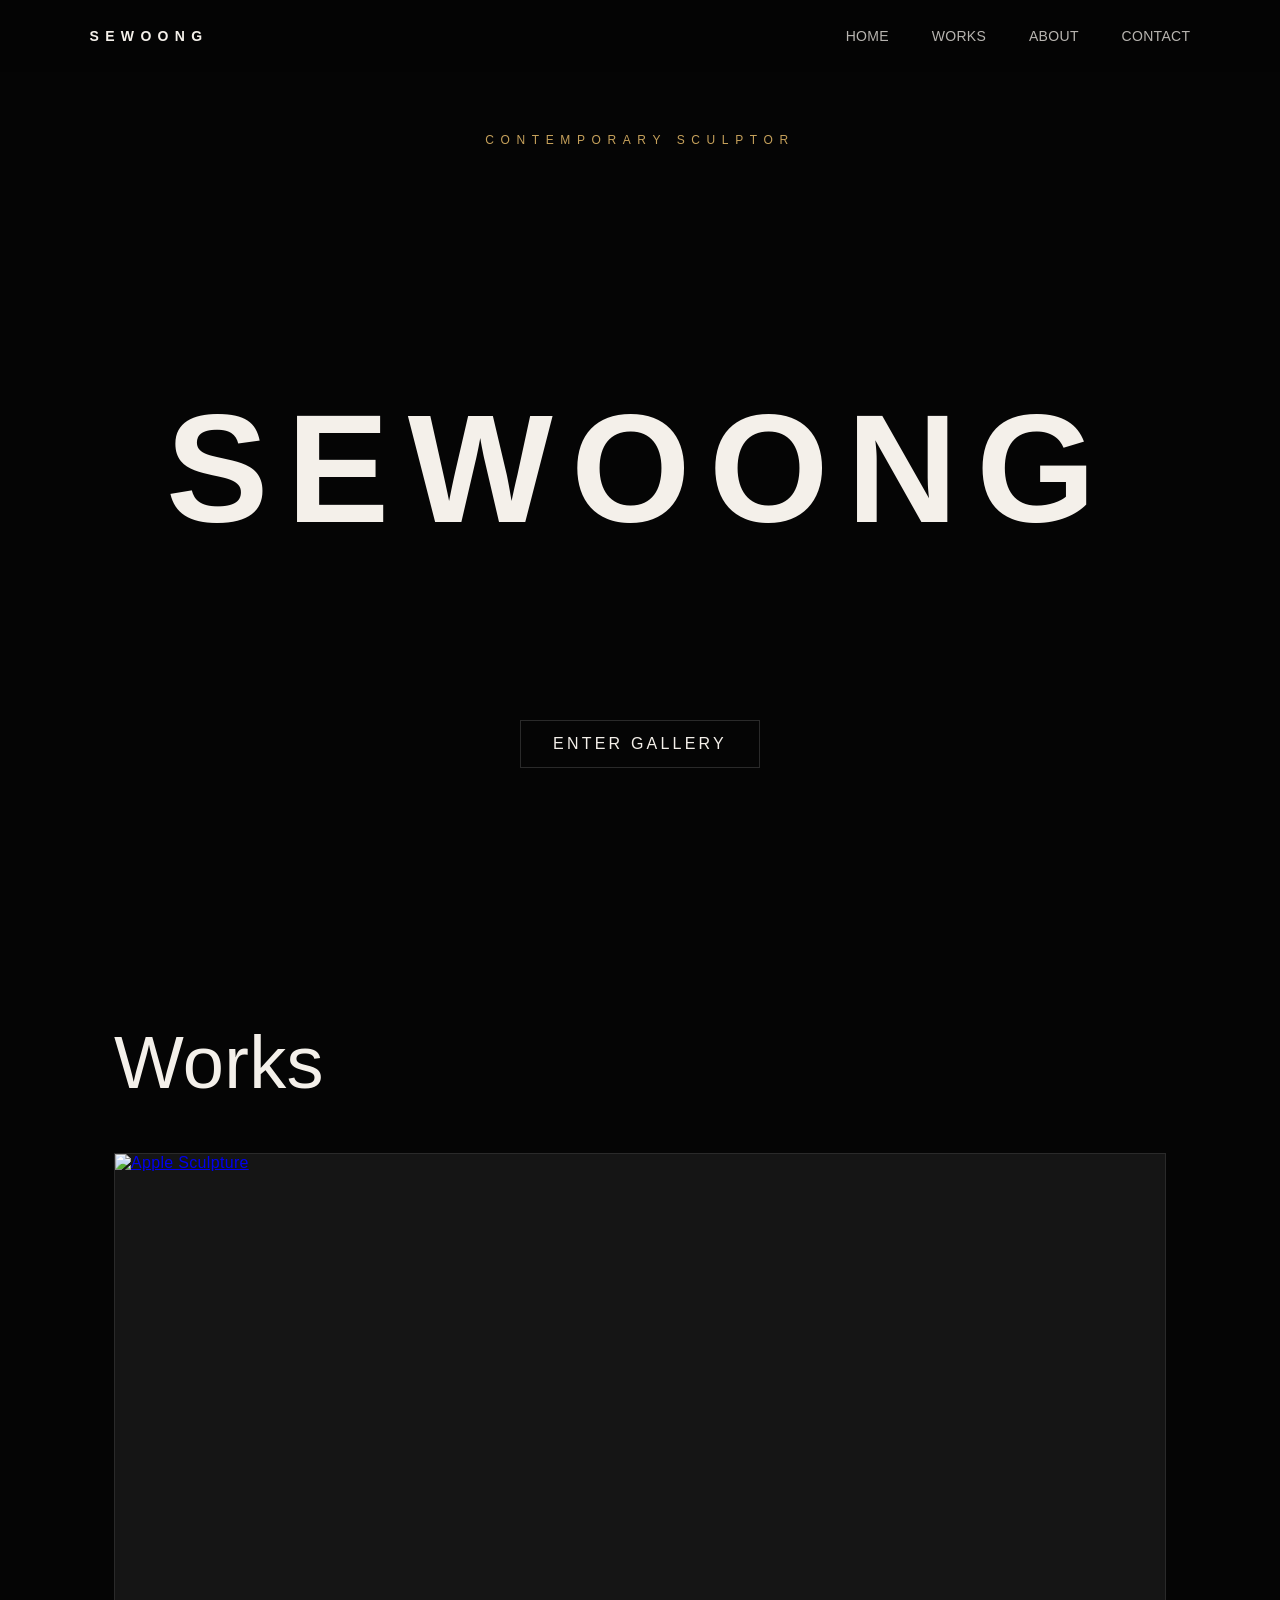
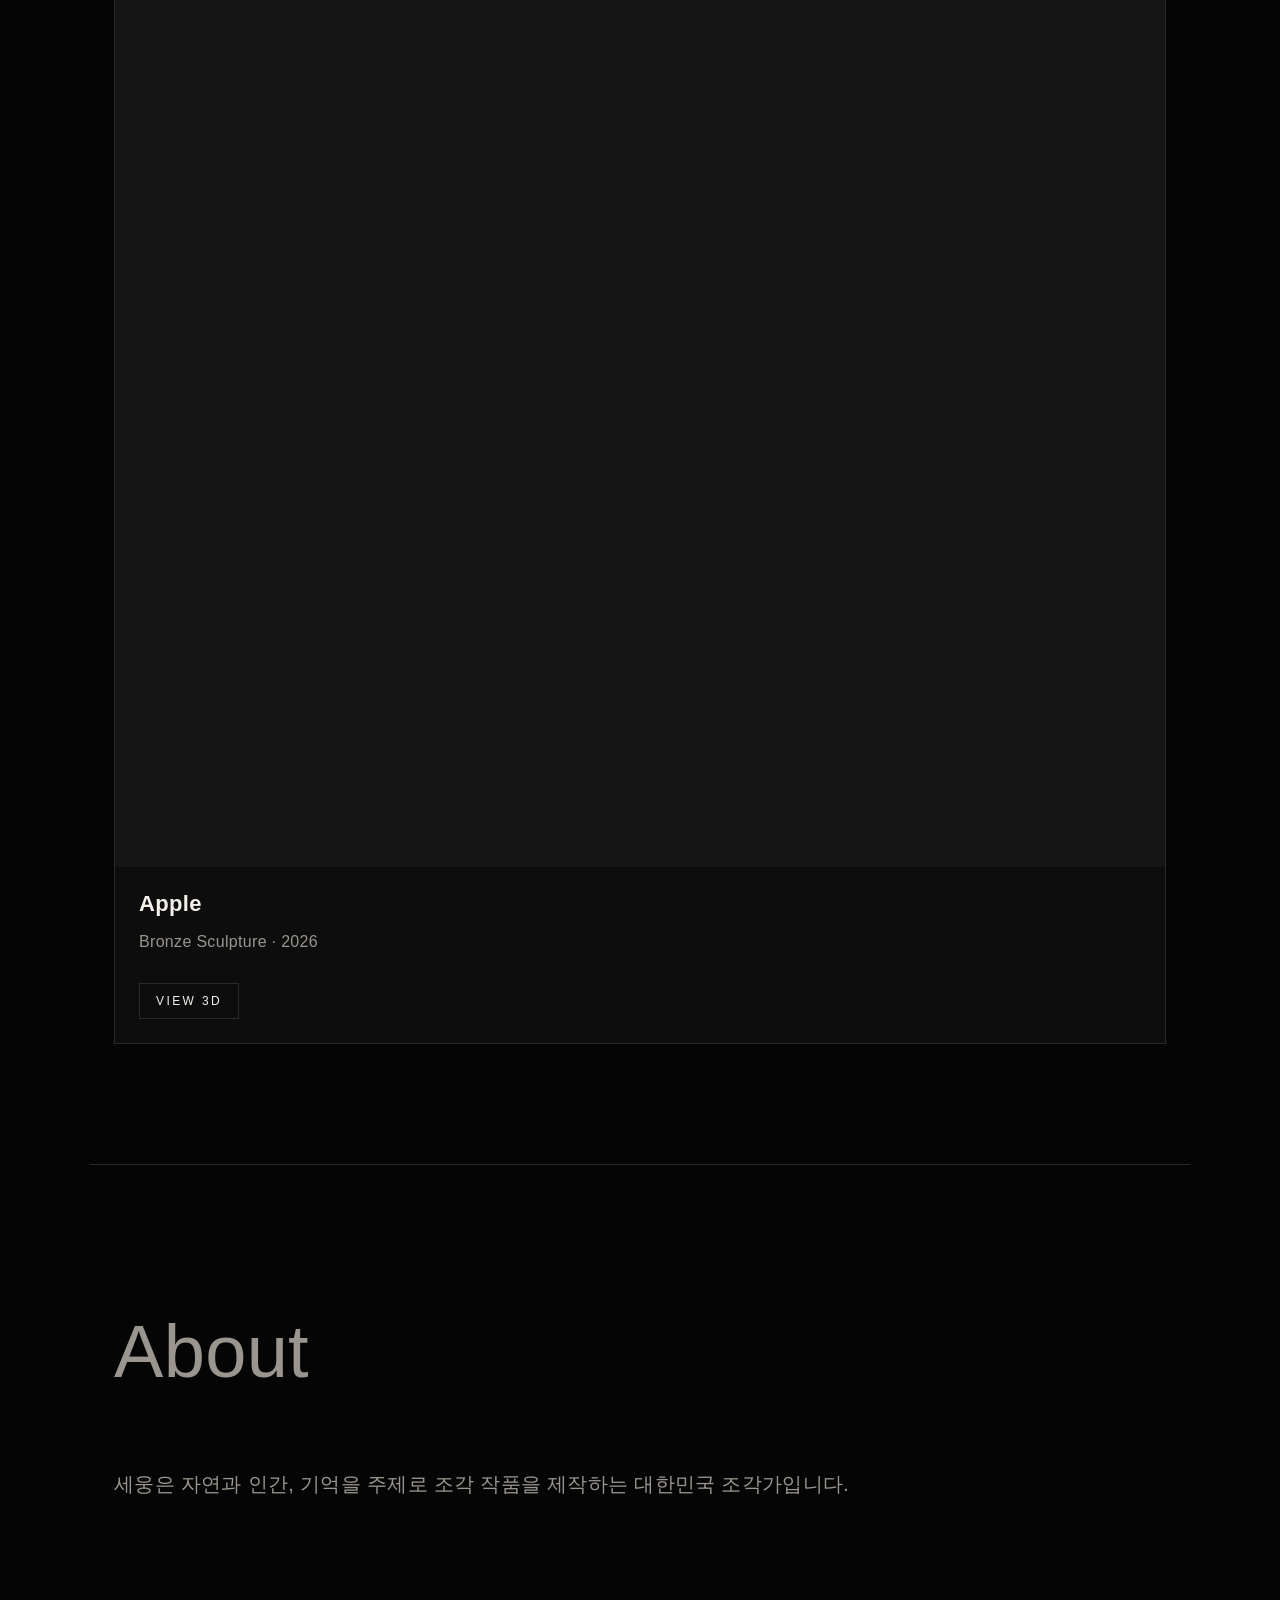
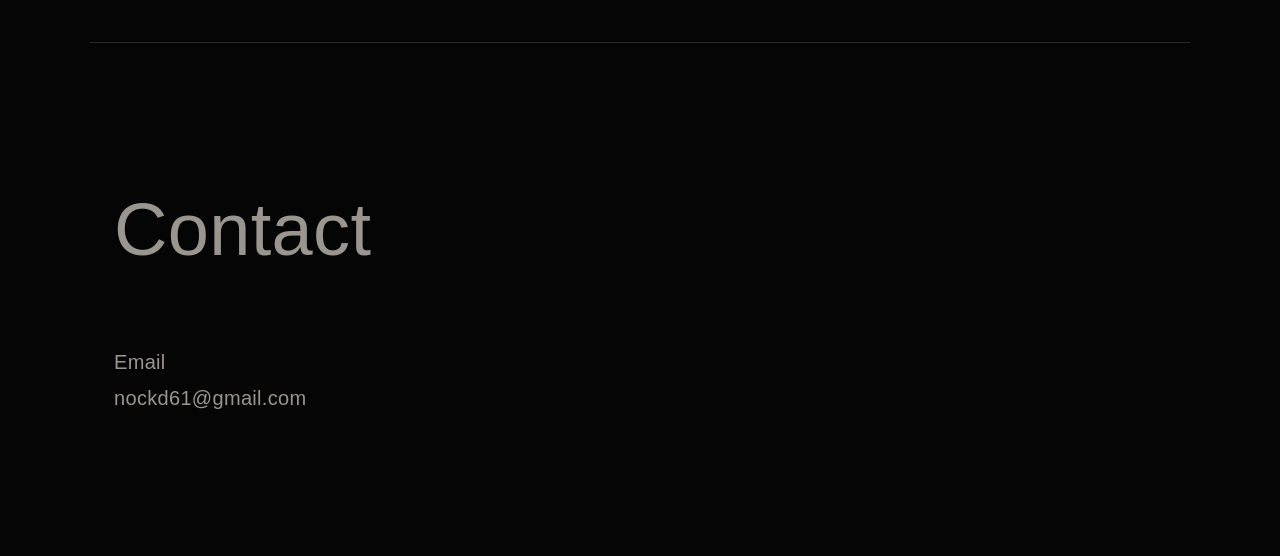
==== index.html @ 5e9dafbe "Refactor index.html structure and content" ====
<!DOCTYPE html>
<html lang="ko">
<head>
    <meta charset="UTF-8">
    <meta name="viewport" content="width=device-width, initial-scale=1.0">
    <title>SEWOONG Sculpture Museum</title>

    <link rel="stylesheet" href="css/style.css">
</head>

<body>

<header class="site-header">

    <a href="#" class="brand">
        SEWOONG
    </a>

    <nav>
        <a href="#">HOME</a>
        <a href="#works">WORKS</a>
        <a href="#about">ABOUT</a>
        <a href="#contact">CONTACT</a>
    </nav>

</header>


<section class="hero">

    <div class="small-title">
        CONTEMPORARY SCULPTOR
    </div>

    <h1>SEWOONG</h1>

    <a href="#works" class="enter">
        ENTER GALLERY
    </a>

</section>



<section id="works" class="section">

    <h2>Works</h2>

    <div class="works-grid">


        <div class="work-card">

            <a class="thumb"
               href="viewer.html?model=models/apple.glb">

                <img src="images/apple.jpg"
                     alt="Apple Sculpture">

            </a>

            <div class="work-meta">

                <h3>Apple</h3>

                <p>
                    Bronze Sculpture · 2026
                </p>

                <a class="view3d"
                   href="viewer.html?model=models/apple.glb">

                    VIEW 3D

                </a>

            </div>

        </div>



    </div>

</section>



<section id="about"
         class="section about-section">

<h2>About</h2>

<p>

세웅은 자연과 인간, 기억을 주제로
조각 작품을 제작하는 대한민국 조각가입니다.

</p>

</section>



<section id="contact"
         class="section contact-section">

<h2>Contact</h2>

<p>

Email<br>

nockd61@gmail.com

</p>

</section>


</body>
</html>
---- css/style.css ----
:root {
    --bg: #050505;
    --panel: #101010;
    --line: #2a2a2a;
    --text: #f4f0ea;
    --muted: #9a968f;
    --gold: #c6a15b
}

* {
    box-sizing: border-box
}

html {
    scroll-behavior: smooth
}

body {
    margin: 0;
    background: var(--bg);
    color: var(--text);
    font-family: Arial, 'Noto Sans KR', sans-serif;
    letter-spacing: .02em
}

.site-header {
    position: fixed;
    top: 0;
    left: 0;
    right: 0;
    height: 72px;
    display: flex;
    align-items: center;
    justify-content: space-between;
    padding: 0 7vw;
    background: rgba(5, 5, 5, .7);
    backdrop-filter: blur(10px);
    z-index: 10
}

.brand {
    color: var(--text);
    text-decoration: none;
    font-size: 14px;
    font-weight: 700;
    letter-spacing: .45em
}

nav a {
    color: var(--text);
    opacity: .75;
    text-decoration: none;
    margin-left: 38px;
    font-size: 14px
}

.hero {
    min-height: 100vh;
    display: flex;
    flex-direction: column;
    align-items: center;
    justify-content: center;
    text-align: center
}

.eyebrow,
.small-title {
    color: var(--gold);
    font-size: 12px;
    letter-spacing: .55em
}

.hero h1 {
    font-size: clamp(58px, 12vw, 158px);
    letter-spacing: .12em;
    margin: 26vh 0 18vh
}

.enter,
.primary,
.ghost,
.view3d {
    border: 1px solid var(--line);
    background: transparent;
    color: var(--text);
    padding: 14px 32px;
    text-decoration: none;
    letter-spacing: .2em;
    cursor: pointer
}

.primary {
    background: #f4f0ea;
    color: #050505;
    font-weight: 700
}

.section {
    max-width: 1100px;
    margin: 0 auto;
    padding: 120px 24px
}

.section h2 {
    font-size: clamp(42px, 7vw, 74px);
    font-weight: 400;
    margin: 0 0 48px
}

.empty-box {
    border: 1px solid var(--line);
    min-height: 330px;
    display: flex;
    align-items: center;
    justify-content: center;
    flex-direction: column;
    background: radial-gradient(circle, #282828, #111);
    gap: 18px;
    text-align: center
}

.empty-art {
    width: 160px;
    height: 210px;
    border: 1px solid #454545;
    background: radial-gradient(circle, #3a3a3a, #202020)
}

.empty-box span {
    color: var(--muted);
    font-size: 14px
}

.works-grid {
    display: grid;
    grid-template-columns: repeat(auto-fit, minmax(260px, 1fr));
    gap: 34px
}

.work-card {
    border: 1px solid var(--line);
    background: #0d0d0d
}

.thumb {
    display: block;
    aspect-ratio: 4/5;
    background: #151515;
    overflow: hidden
}

.thumb img {
    width: 100%;
    height: 100%;
    object-fit: cover;
    transition: transform .5s
}

.thumb:hover img {
    transform: scale(1.04)
}

.work-meta {
    padding: 24px
}

.work-meta h3 {
    margin: 0 0 10px;
    font-size: 22px
}

.work-meta p {
    color: var(--muted);
    min-height: 22px
}

.view3d {
    display: inline-block;
    margin-top: 12px;
    padding: 10px 16px;
    font-size: 12px
}

.about-section,
.contact-section {
    border-top: 1px solid var(--line);
    color: var(--muted);
    font-size: 20px;
    line-height: 1.8
}

.admin-body {
    min-height: 100vh;
    display: grid;
    place-items: center
}

.admin-wrap {
    width: min(980px, 92vw)
}

.admin-card {
    border: 1px solid var(--line);
    background: #0d0d0d;
    padding: 42px
}

.admin-card.wide {
    width: 100%
}

.admin-card h1 {
    font-size: 34px;
    margin: 0 0 10px
}

.muted,
.msg {
    color: var(--muted)
}

label {
    display: block;
    margin: 18px 0;
    color: var(--muted)
}

input,
textarea {
    width: 100%;
    margin-top: 8px;
    background: #050505;
    border: 1px solid var(--line);
    color: var(--text);
    padding: 13px;
    font-size: 15px
}

textarea {
    resize: vertical
}

.grid2 {
    display: grid;
    grid-template-columns: repeat(2, 1fr);
    gap: 0 18px
}

.hidden {
    display: none !important
}

.admin-top {
    display: flex;
    justify-content: space-between;
    gap: 20px;
    align-items: flex-start
}

.check {
    display: flex;
    gap: 10px;
    align-items: center
}

.check input {
    width: auto
}

.admin-list {
    display: grid;
    gap: 12px
}

.admin-item {
    display: flex;
    gap: 15px;
    align-items: center;
    border: 1px solid var(--line);
    padding: 10px
}

.admin-item img {
    width: 70px;
    height: 70px;
    object-fit: cover
}

.admin-item span {
    display: block;
    color: var(--muted);
    margin-top: 5px
}

.viewer-back {
    position: fixed;
    top: 20px;
    left: 24px;
    z-index: 3;
    color: var(--text);
    text-decoration: none;
    background: rgba(0, 0, 0, .45);
    border: 1px solid var(--line);
    padding: 10px 14px
}

@media(max-width:700px) {
    .site-header {
        padding: 0 24px
    }

    .brand {
        letter-spacing: .25em
    }

    nav a {
        margin-left: 18px
    }

    .grid2 {
        grid-template-columns: 1fr
    }

    .admin-top {
        display: block
    }

    .hero h1 {
        letter-spacing: .04em
    }
}
.work-card {
  display: flex;
  flex-direction: column;
  text-decoration: none;
  color: inherit;
  transition: 0.3s;
}

.work-card:hover {
  border-color: var(--gold);
  transform: translateY(-6px);
}

.view3d:hover {
  background: var(--gold);
  color: #050505;
}

model-viewer {
  width: 100%;
  height: 100vh;
  background: #050505;
}

.viewer-body {
  margin: 0;
  overflow: hidden;
  background: #050505;
}
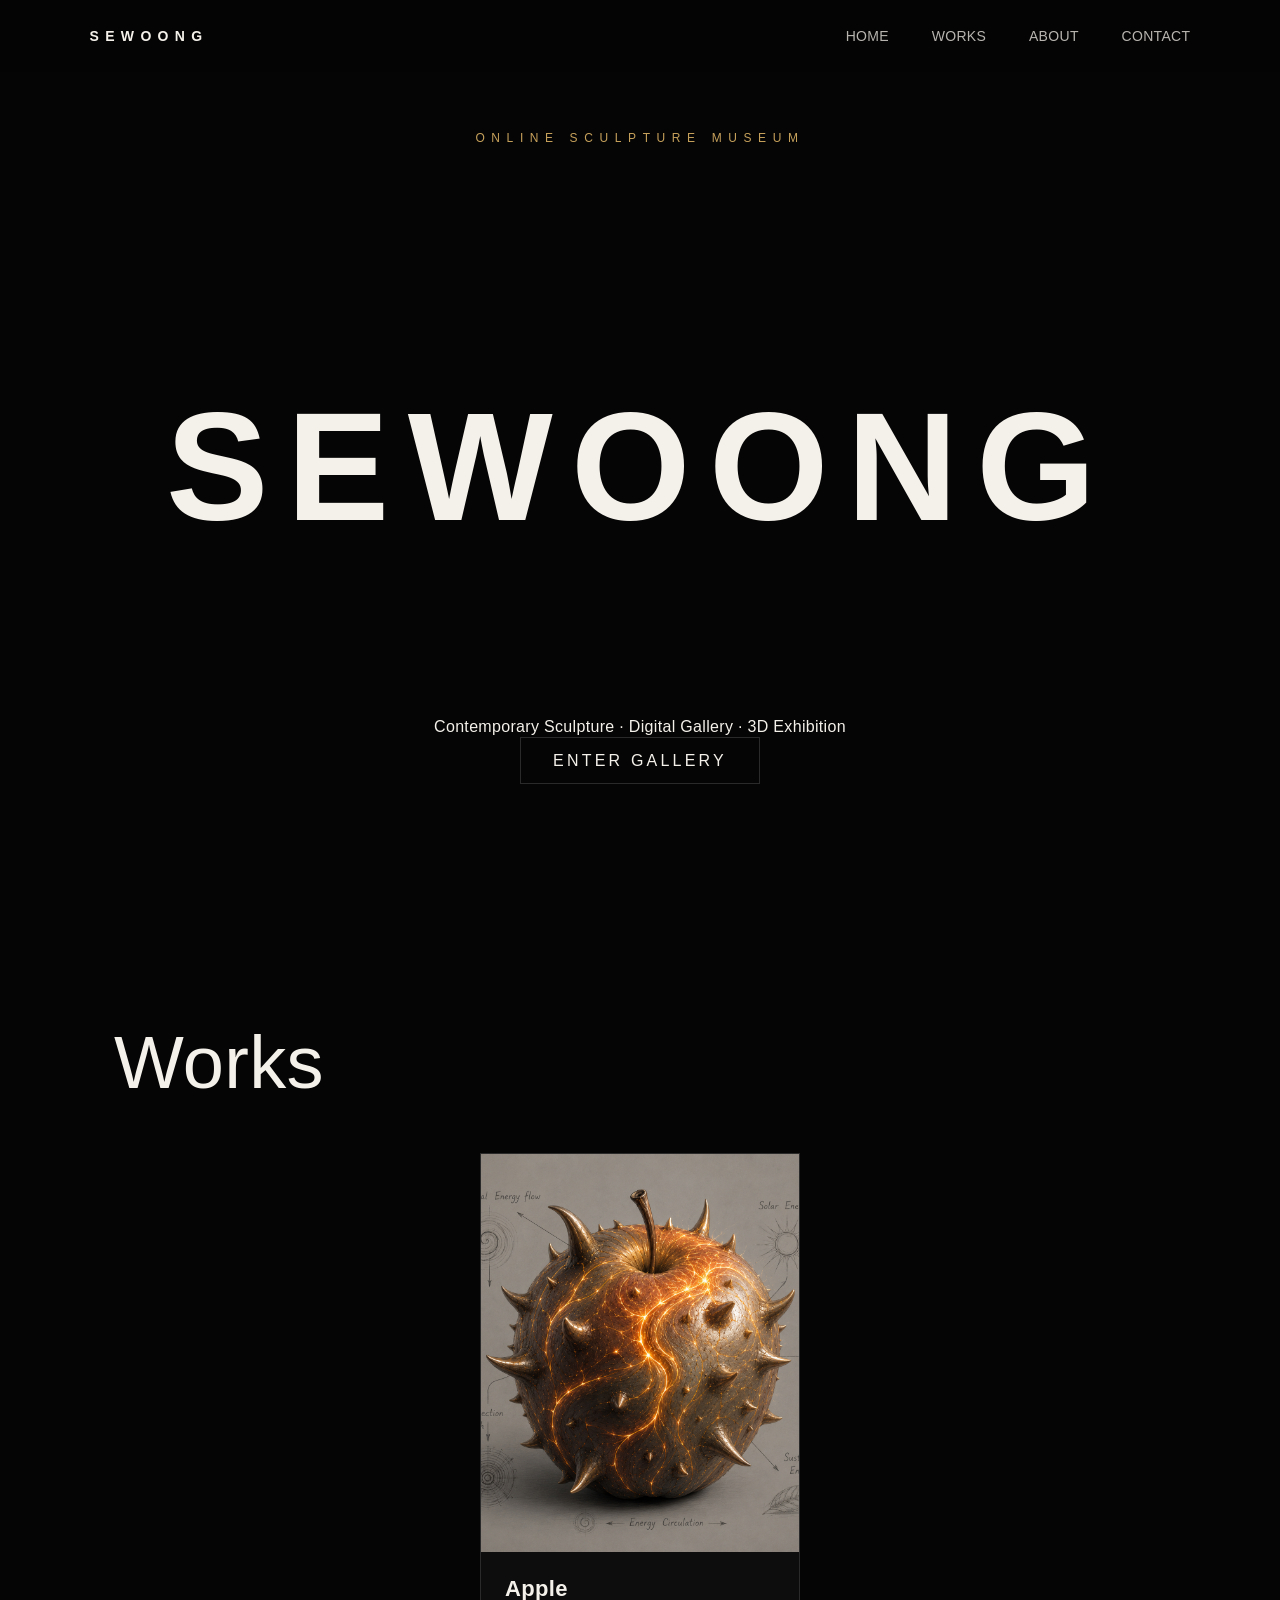
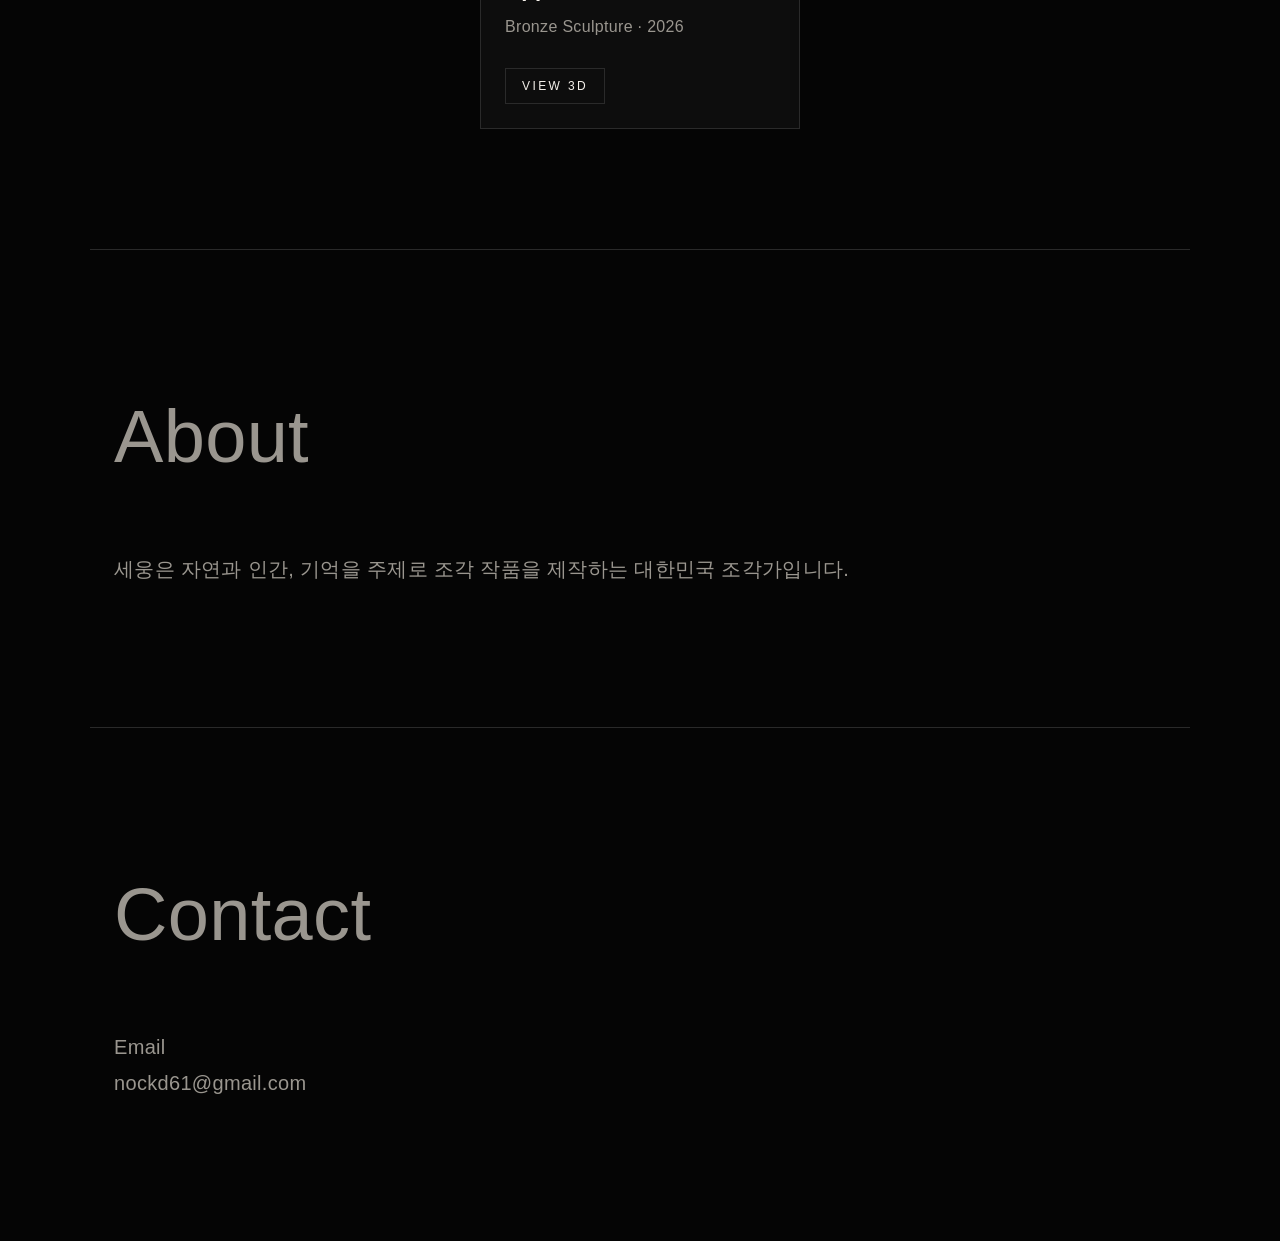
==== commit bf056f0b: "Revamp hero section for online sculpture museum Updated hero section with new content and classes." ====
--- a/index.html
+++ b/index.html
@@ -26,17 +26,23 @@
 </header>
 
 
-<section class="hero">
+<section class="hero museum-lobby">
 
-    <div class="small-title">
-        CONTEMPORARY SCULPTOR
+    <div class="hero-shade"></div>
+
+    <div class="hero-content">
+        <div class="small-title">ONLINE SCULPTURE MUSEUM</div>
+
+        <h1>SEWOONG</h1>
+
+        <p class="hero-subtitle">
+            Contemporary Sculpture · Digital Gallery · 3D Exhibition
+        </p>
+
+        <a href="#works" class="enter">
+            ENTER GALLERY
+        </a>
     </div>
-
-    <h1>SEWOONG</h1>
-
-    <a href="#works" class="enter">
-        ENTER GALLERY
-    </a>
 
 </section>
 
--- a/css/style.css
+++ b/css/style.css
@@ -133,8 +133,9 @@
 
 .works-grid {
     display: grid;
-    grid-template-columns: repeat(auto-fit, minmax(260px, 1fr));
-    gap: 34px
+    grid-template-columns: repeat(auto-fit, 320px);
+    justify-content: center;
+    gap: 40px;
 }
 
 .work-card {
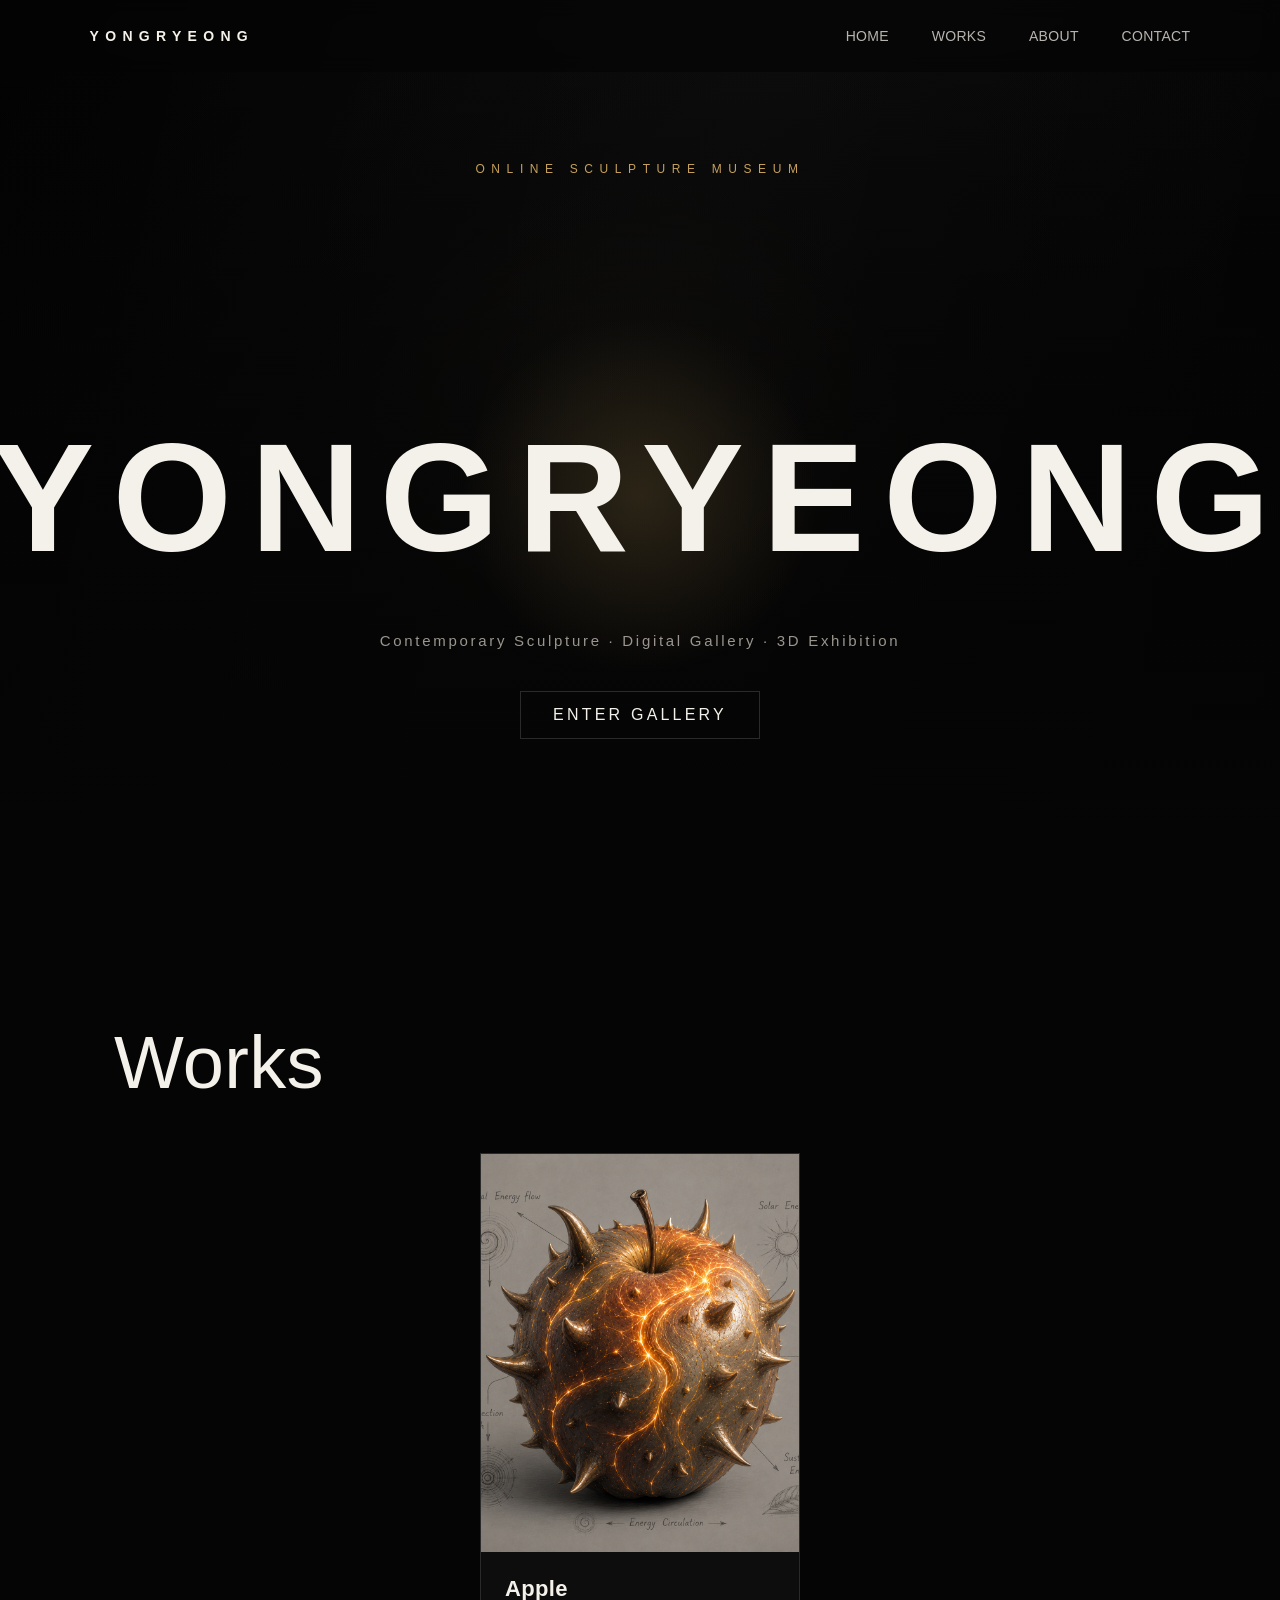
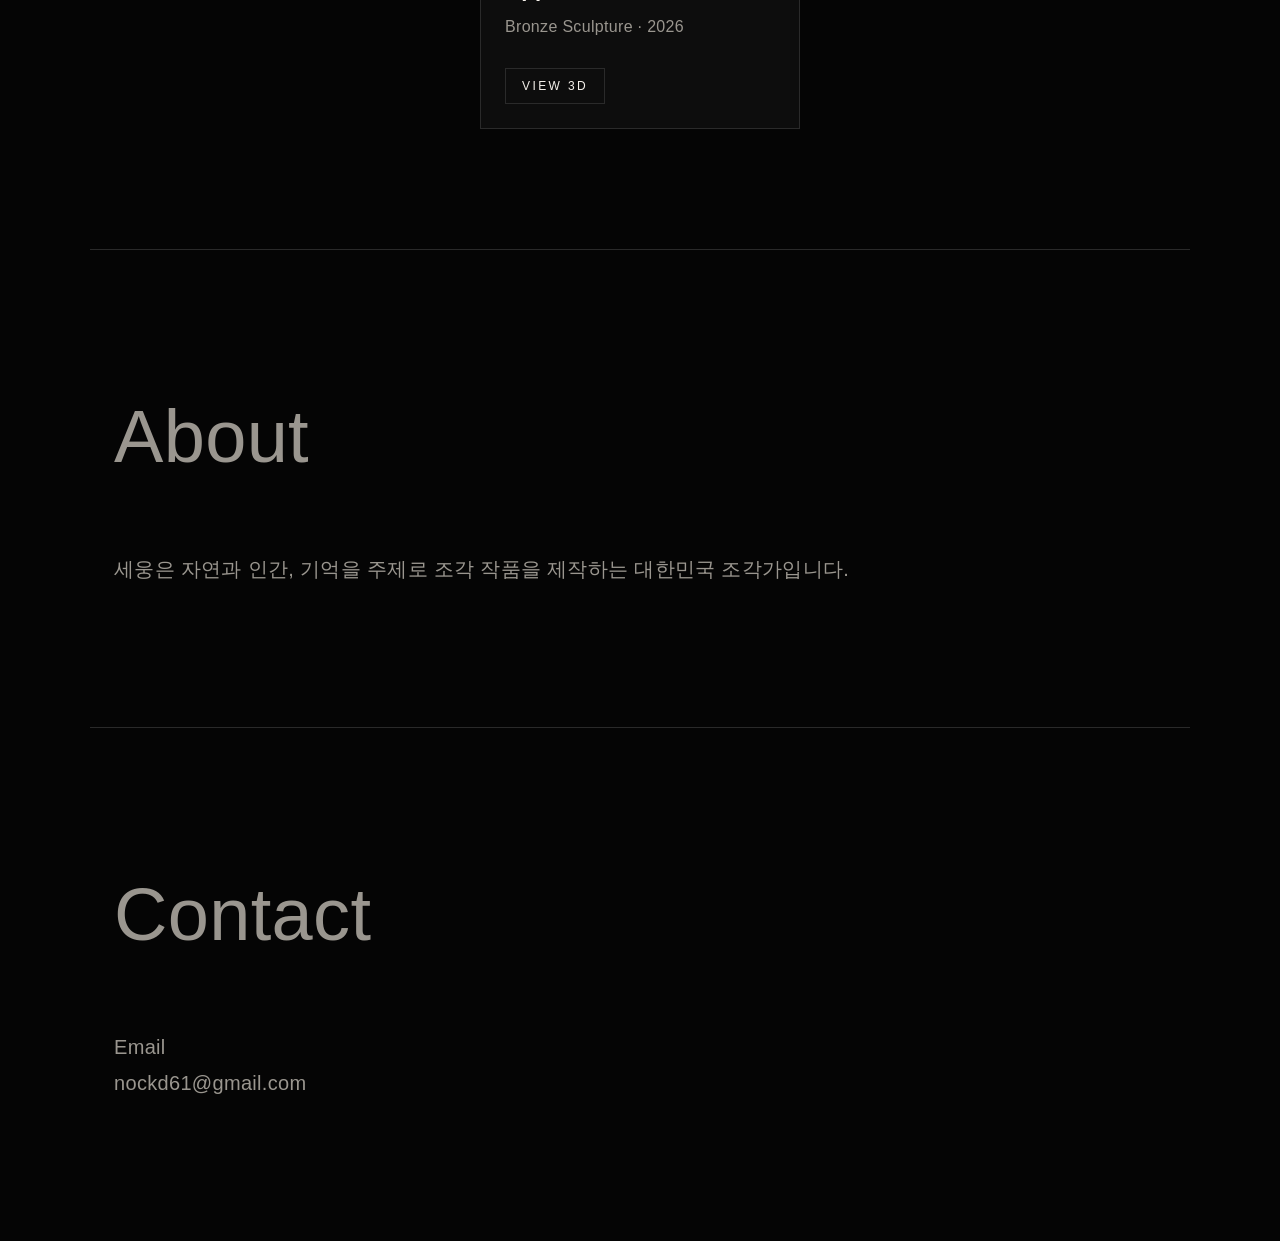
==== commit 17d8a893: "Update index.html" ====
--- a/index.html
+++ b/index.html
@@ -3,7 +3,7 @@
 <head>
     <meta charset="UTF-8">
     <meta name="viewport" content="width=device-width, initial-scale=1.0">
-    <title>SEWOONG Sculpture Museum</title>
+    <title>YONGRYEONG Sculpture Museum</title>
 
     <link rel="stylesheet" href="css/style.css">
 </head>
@@ -13,7 +13,7 @@
 <header class="site-header">
 
     <a href="#" class="brand">
-        SEWOONG
+        YONGRYEONG
     </a>
 
     <nav>
@@ -33,7 +33,7 @@
     <div class="hero-content">
         <div class="small-title">ONLINE SCULPTURE MUSEUM</div>
 
-        <h1>SEWOONG</h1>
+        <h1>YONGRYEONG</h1>
 
         <p class="hero-subtitle">
             Contemporary Sculpture · Digital Gallery · 3D Exhibition
--- a/css/style.css
+++ b/css/style.css
@@ -359,5 +359,56 @@
   overflow: hidden;
   background: #050505;
 }
-
-
+.museum-lobby {
+    position: relative;
+    overflow: hidden;
+    background:
+        linear-gradient(rgba(0,0,0,.55), rgba(0,0,0,.9)),
+        radial-gradient(circle at center, rgba(198,161,91,.18), transparent 35%),
+        linear-gradient(120deg, #050505, #161616 45%, #050505);
+}
+
+.museum-lobby::before {
+    content: "";
+    position: absolute;
+    inset: 0;
+    background:
+        linear-gradient(90deg, transparent 0%, rgba(255,255,255,.04) 50%, transparent 100%);
+    transform: skewX(-12deg);
+    opacity: .35;
+}
+
+.hero-shade {
+    position: absolute;
+    inset: 0;
+    background:
+        radial-gradient(circle at 50% 55%, rgba(198,161,91,.18), transparent 22%),
+        linear-gradient(to bottom, transparent 0%, #050505 95%);
+}
+
+.hero-content {
+    position: relative;
+    z-index: 2;
+    padding: 0 24px;
+}
+
+.hero-subtitle {
+    color: var(--muted);
+    font-size: 15px;
+    letter-spacing: .18em;
+    margin: -13vh 0 42px;
+}
+
+.enter {
+    display: inline-block;
+    transition: .3s;
+}
+
+.enter:hover {
+    background: var(--gold);
+    color: #050505;
+    border-color: var(--gold);
+    transform: translateY(-3px);
+}
+
+
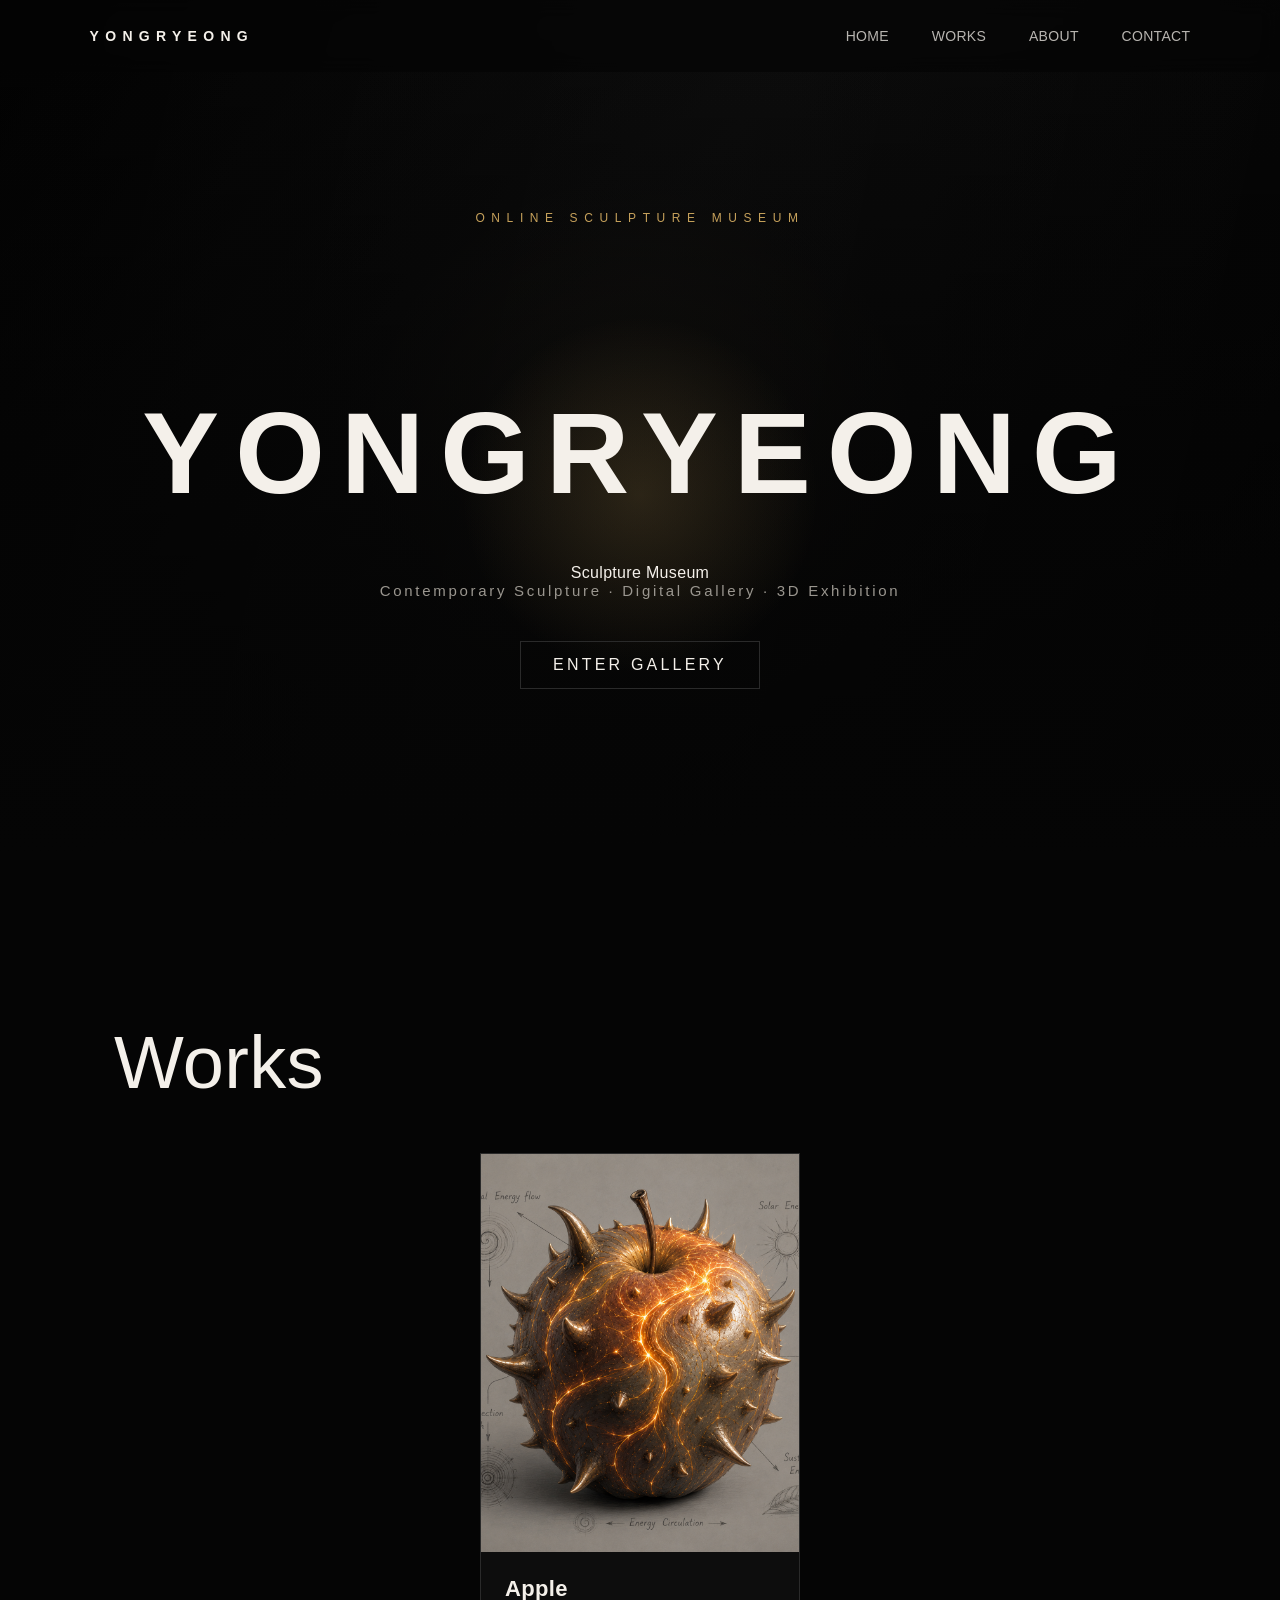
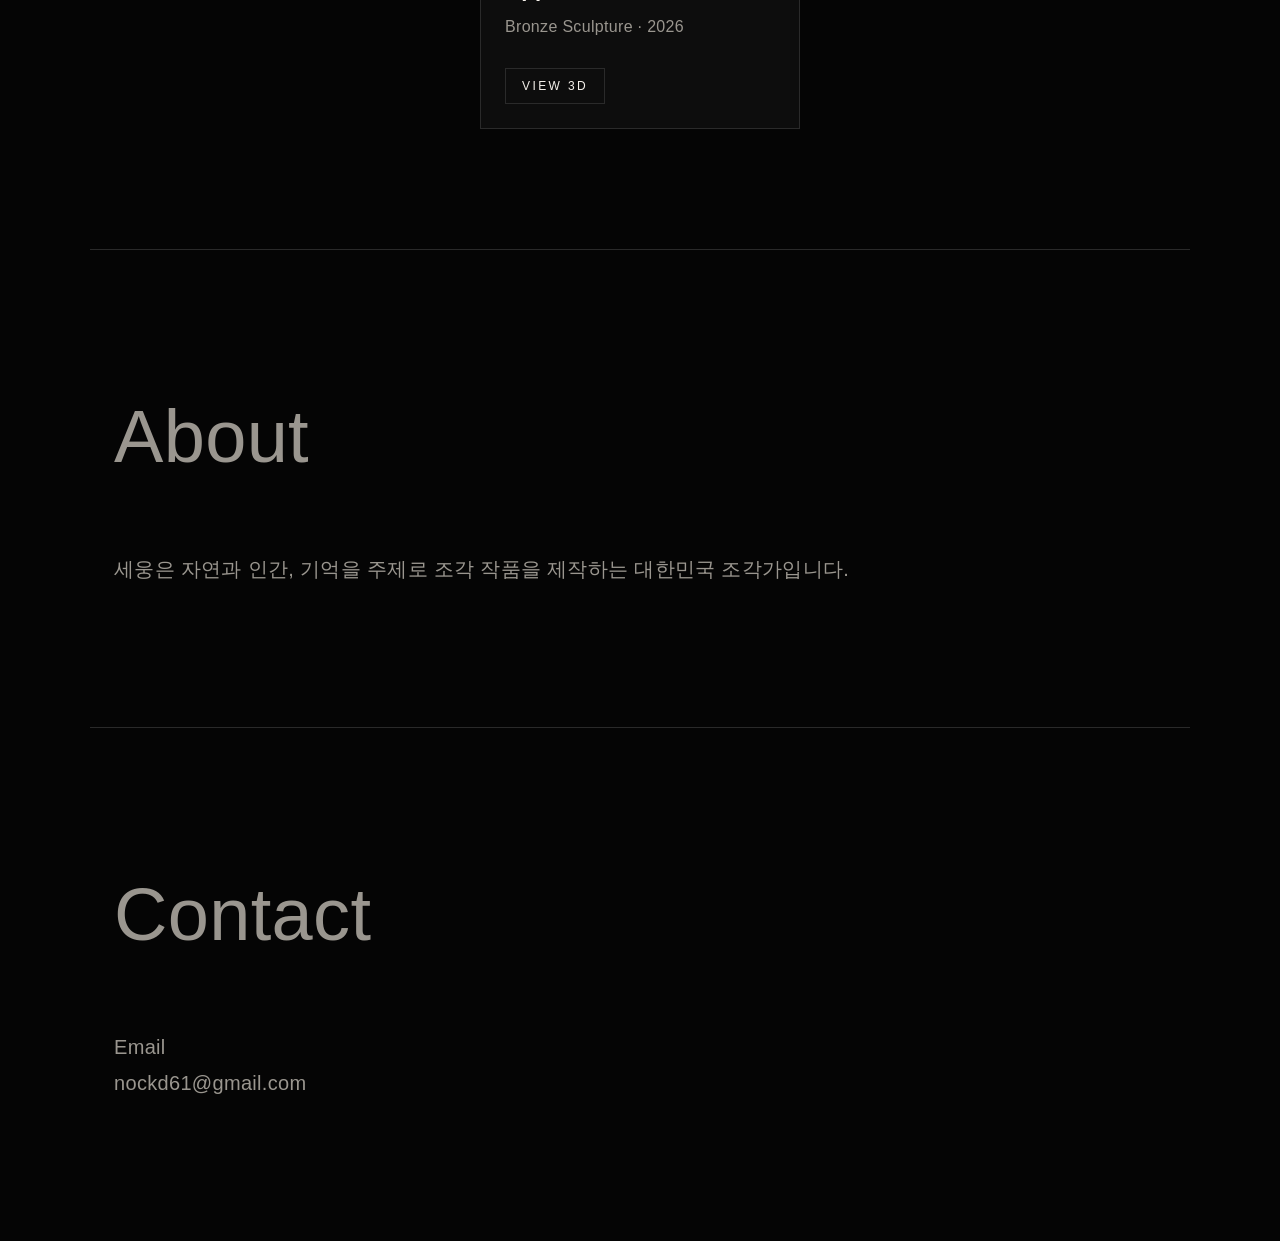
==== commit fc23f3ff: "Add museum title to index.html" ====
--- a/index.html
+++ b/index.html
@@ -34,6 +34,9 @@
         <div class="small-title">ONLINE SCULPTURE MUSEUM</div>
 
         <h1>YONGRYEONG</h1>
+        <div class="museum-title">
+    Sculpture Museum
+</div>
 
         <p class="hero-subtitle">
             Contemporary Sculpture · Digital Gallery · 3D Exhibition
--- a/css/style.css
+++ b/css/style.css
@@ -71,9 +71,9 @@
 }
 
 .hero h1 {
-    font-size: clamp(58px, 12vw, 158px);
-    letter-spacing: .12em;
-    margin: 26vh 0 18vh
+    font-size: clamp(46px, 9vw, 116px);
+    letter-spacing: .14em;
+    margin: 18vh 0 5vh;
 }
 
 .enter,
@@ -396,7 +396,7 @@
     color: var(--muted);
     font-size: 15px;
     letter-spacing: .18em;
-    margin: -13vh 0 42px;
+    margin: 0 0 42px;
 }
 
 .enter {
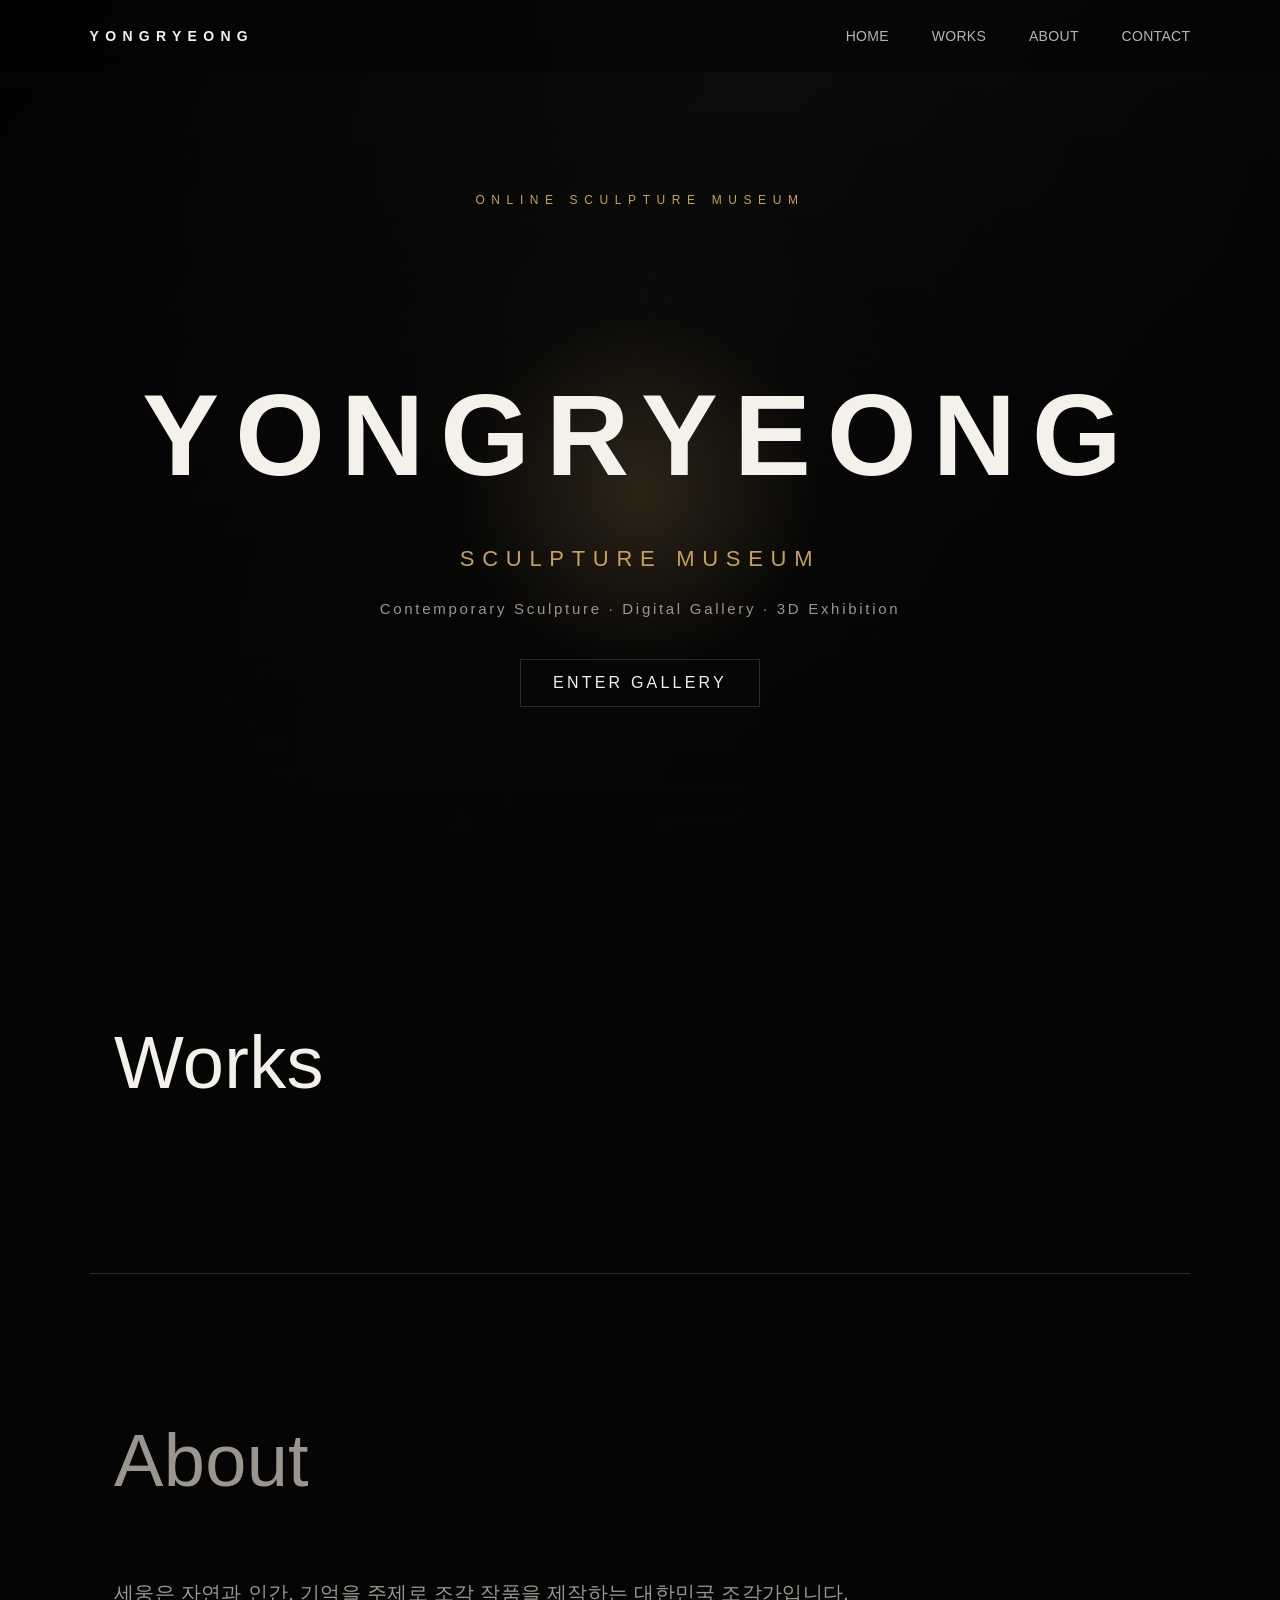
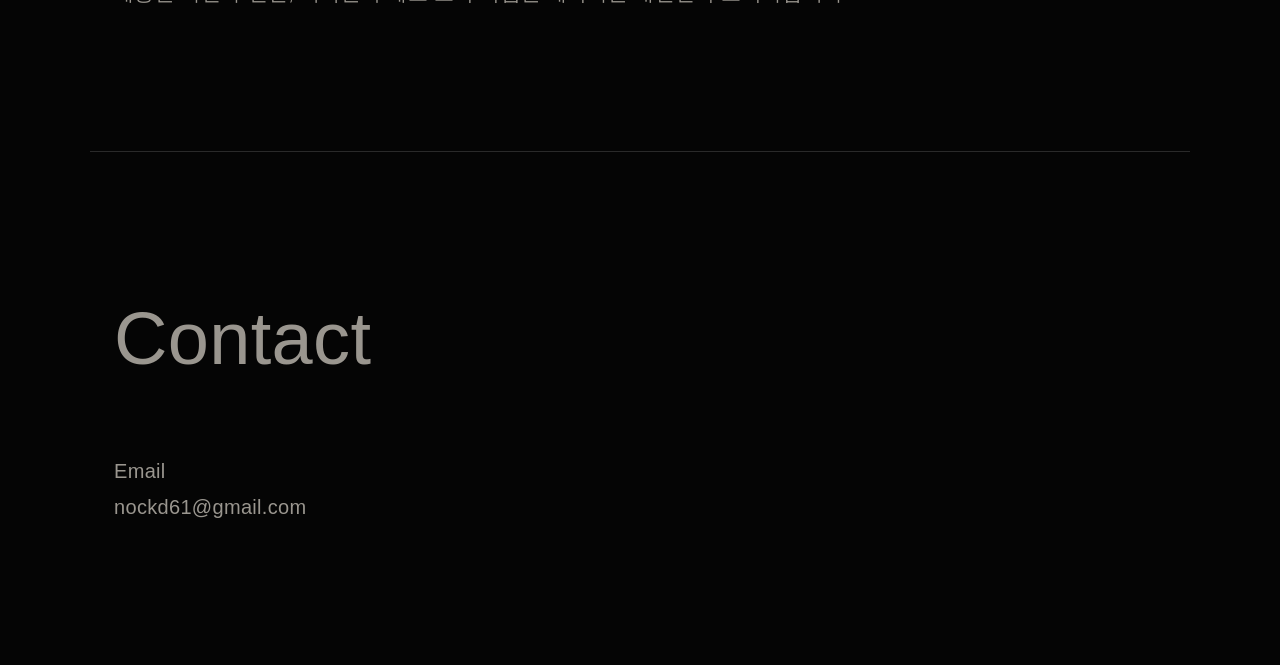
==== commit 1580616c: "Remove Apple sculpture work card from index.html Removed work card for Apple sculpture from works se" ====
--- a/index.html
+++ b/index.html
@@ -55,44 +55,11 @@
 
     <h2>Works</h2>
 
-    <div class="works-grid">
-
-
-        <div class="work-card">
-
-            <a class="thumb"
-               href="viewer.html?model=models/apple.glb">
-
-                <img src="images/apple.jpg"
-                     alt="Apple Sculpture">
-
-            </a>
-
-            <div class="work-meta">
-
-                <h3>Apple</h3>
-
-                <p>
-                    Bronze Sculpture · 2026
-                </p>
-
-                <a class="view3d"
-                   href="viewer.html?model=models/apple.glb">
-
-                    VIEW 3D
-
-                </a>
-
-            </div>
-
-        </div>
-
-
+    <div class="works-grid" id="worksGrid">
 
     </div>
 
 </section>
-
 
 
 <section id="about"
--- a/css/style.css
+++ b/css/style.css
@@ -307,27 +307,77 @@
 
 @media(max-width:700px) {
     .site-header {
-        padding: 0 24px
+        height: 64px;
+        padding: 0 18px;
+        align-items: center;
     }
 
     .brand {
-        letter-spacing: .25em
+        font-size: 13px;
+        letter-spacing: .32em;
+    }
+
+    nav {
+        display: flex;
+        flex-wrap: wrap;
+        justify-content: flex-end;
+        gap: 6px 16px;
+        max-width: 210px;
     }
 
     nav a {
-        margin-left: 18px
+        margin-left: 0;
+        font-size: 13px;
+    }
+
+   .section {
+    padding: 70px 18px 35px;
+}
+
+.section h2 {
+    margin: 0 0 12px;
+}
+
+    .works-grid {
+        grid-template-columns: 1fr;
+        gap: 26px;
+    }
+
+    .thumb {
+        aspect-ratio: 4 / 4.4;
+    }
+
+    .work-meta {
+        padding: 14px 16px 18px;
+    }
+
+    .work-meta h3 {
+        font-size: 20px;
+        margin-bottom: 6px;
+    }
+
+    .work-meta p {
+        margin: 0 0 8px;
+        min-height: 0;
+        font-size: 14px;
+    }
+
+    .view3d {
+        margin-top: 6px;
+        padding: 9px 14px;
+        font-size: 11px;
     }
 
     .grid2 {
-        grid-template-columns: 1fr
+        grid-template-columns: 1fr;
     }
 
     .admin-top {
-        display: block
+        display: block;
     }
 
     .hero h1 {
-        letter-spacing: .04em
+        letter-spacing: .04em;
     }
 }
 .work-card {
@@ -410,5 +460,11 @@
     border-color: var(--gold);
     transform: translateY(-3px);
 }
-
-
+.museum-title {
+    color: var(--gold);
+    font-size: 22px;
+    letter-spacing: .35em;
+    margin-bottom: 28px;
+    text-transform: uppercase;
+}
+
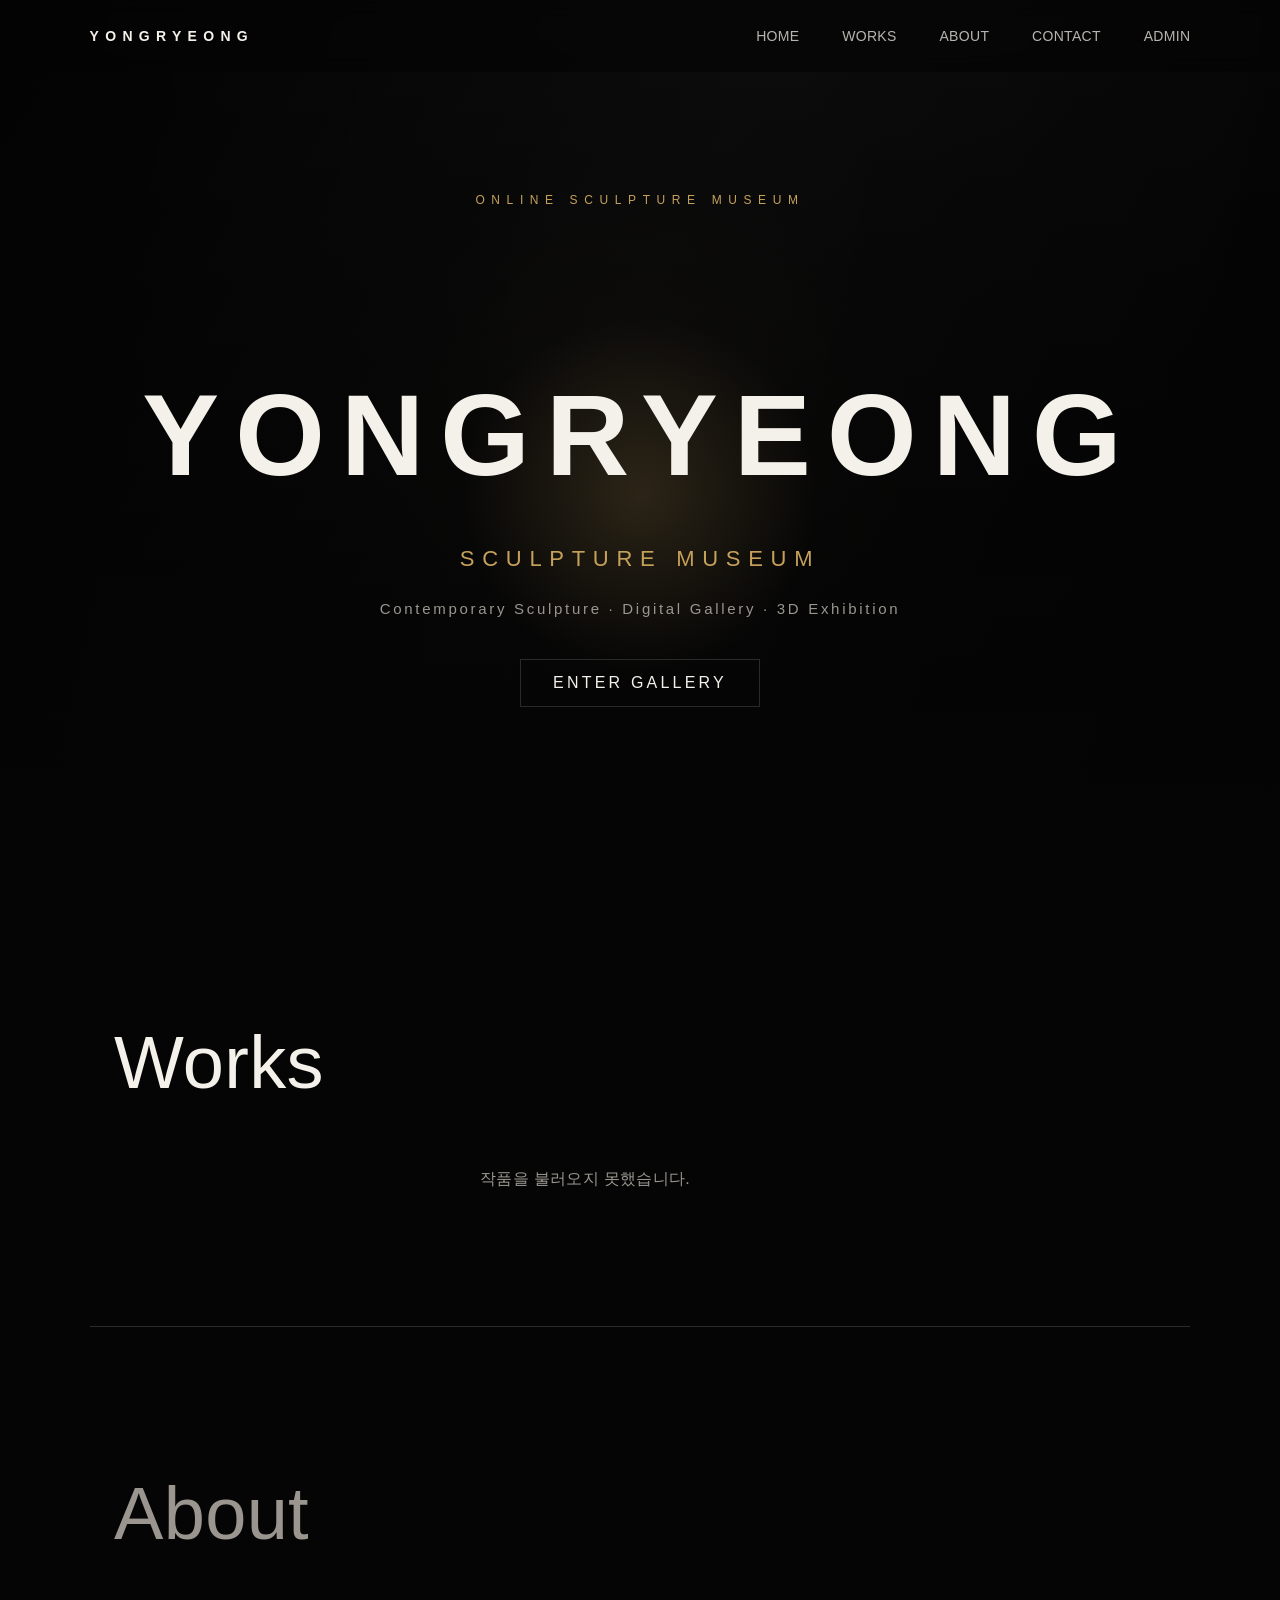
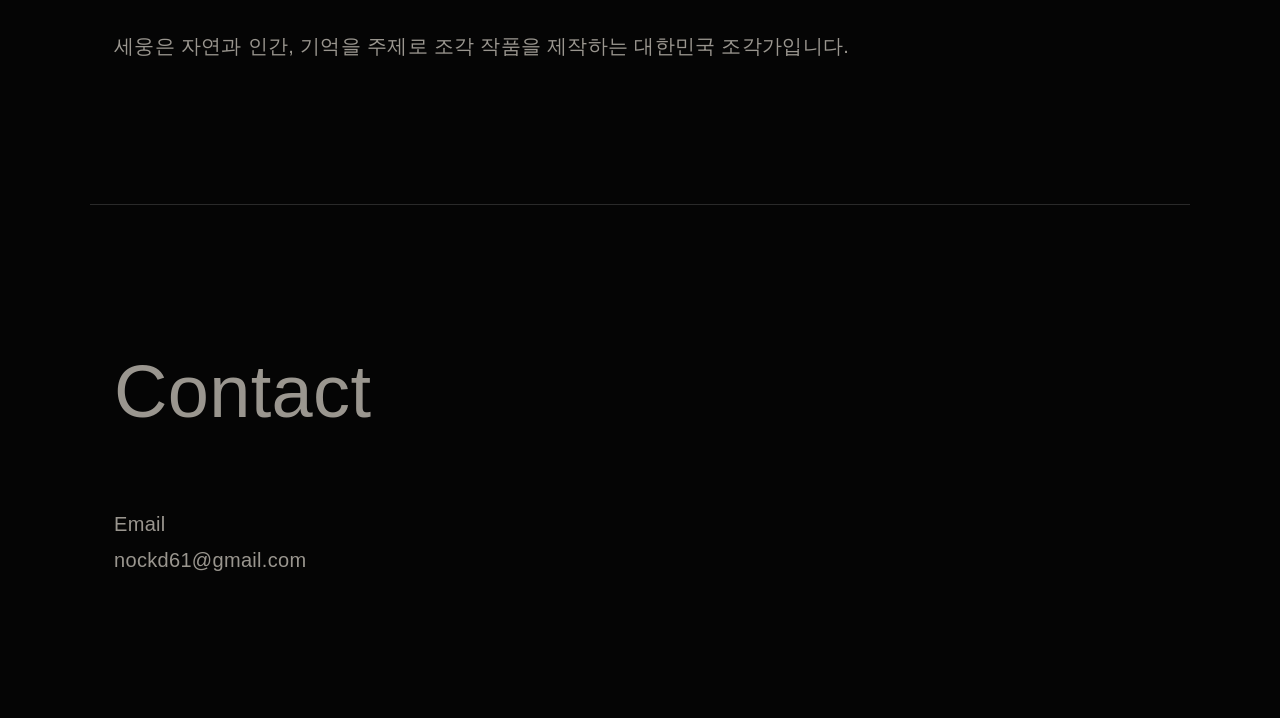
==== commit f1b6bf83: "Add ADMIN link to navigation in index.html" ====
--- a/index.html
+++ b/index.html
@@ -16,12 +16,13 @@
         YONGRYEONG
     </a>
 
-    <nav>
-        <a href="#">HOME</a>
-        <a href="#works">WORKS</a>
-        <a href="#about">ABOUT</a>
-        <a href="#contact">CONTACT</a>
-    </nav>
+  <nav>
+    <a href="#">HOME</a>
+    <a href="#works">WORKS</a>
+    <a href="#about">ABOUT</a>
+    <a href="#contact">CONTACT</a>
+    <a href="admin.html">ADMIN</a>
+</nav>
 
 </header>
 
@@ -94,5 +95,6 @@
 </section>
 
 
+<script src="js/gallery.js"></script>
 </body>
 </html>
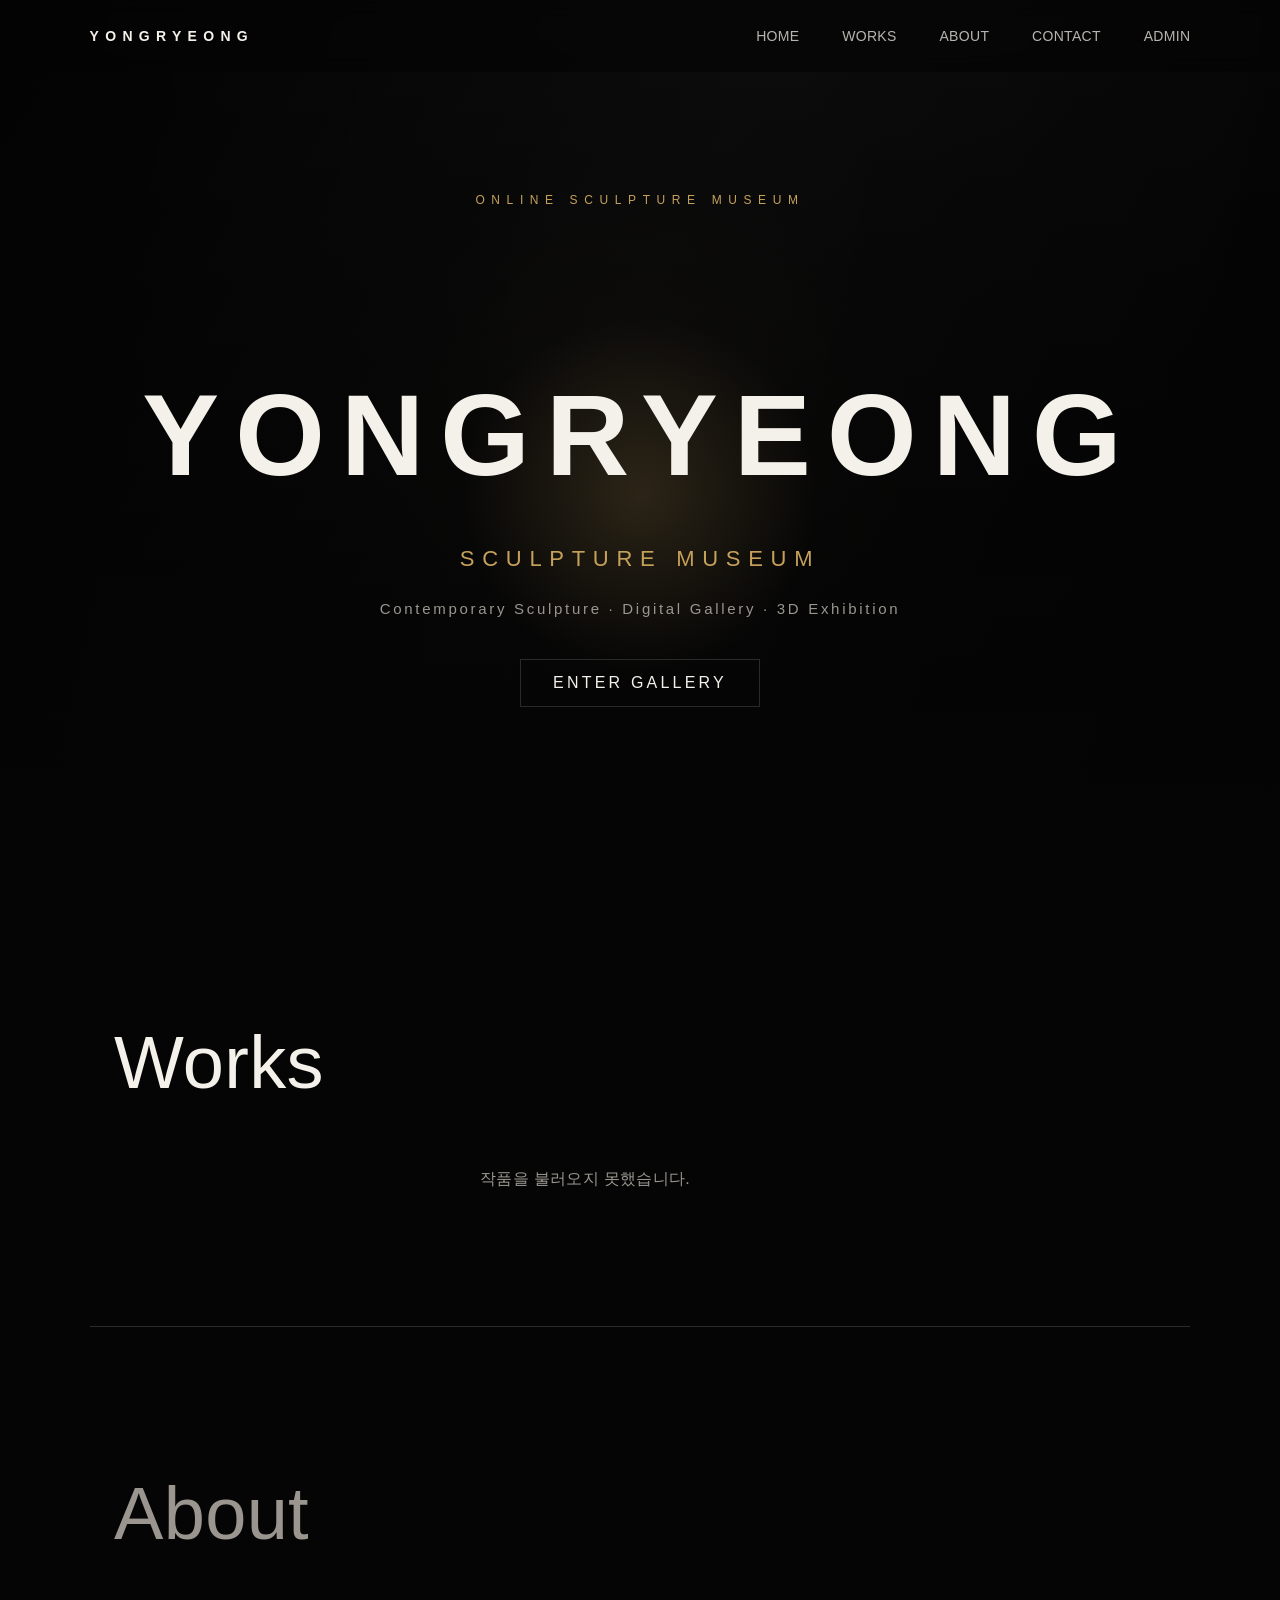
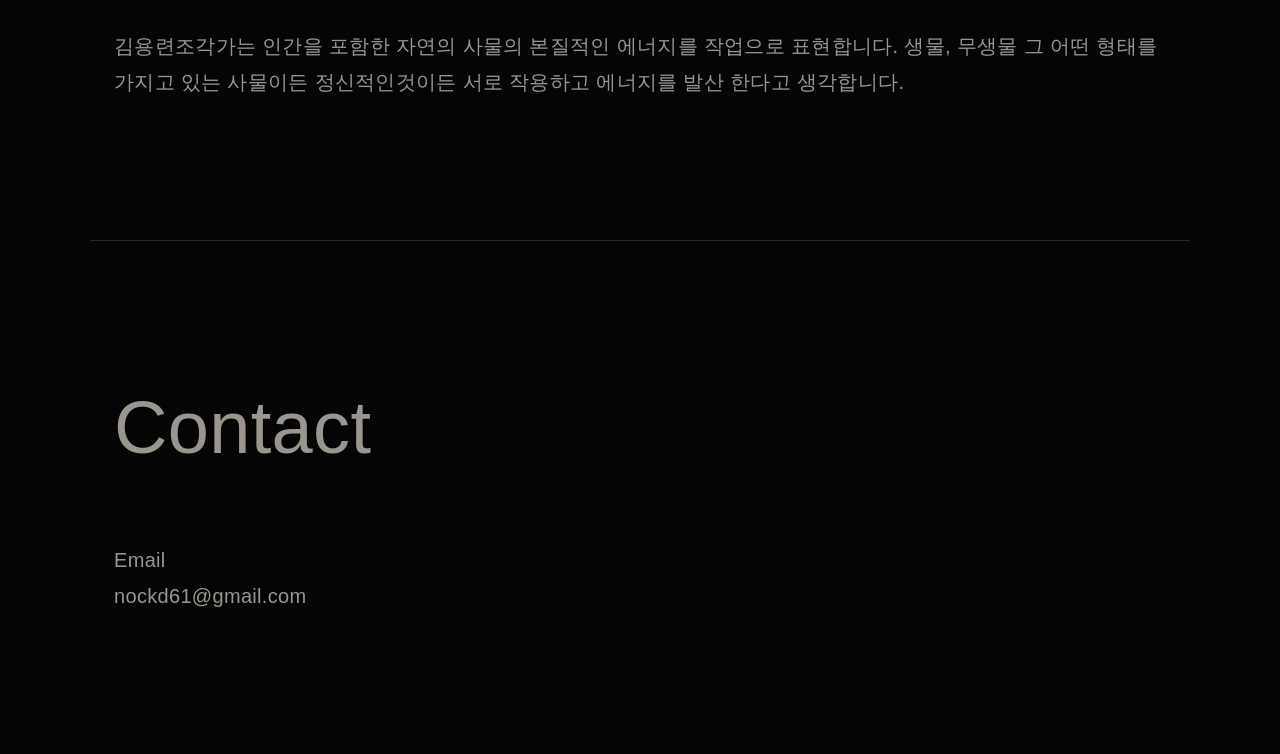
==== commit 0b0b298d: "Update artist description in index.html Removed description about the artist and added a new paragra" ====
--- a/index.html
+++ b/index.html
@@ -69,9 +69,8 @@
 <h2>About</h2>
 
 <p>
-
-세웅은 자연과 인간, 기억을 주제로
-조각 작품을 제작하는 대한민국 조각가입니다.
+김용련조각가는 인간을 포함한 자연의 사물의 본질적인 에너지를 작업으로 표현합니다. 생물, 무생물 
+    그 어떤 형태를 가지고 있는 사물이든 정신적인것이든 서로 작용하고 에너지를 발산 한다고 생각합니다.
 
 </p>
 
--- a/css/style.css
+++ b/css/style.css
@@ -468,3 +468,68 @@
     text-transform: uppercase;
 }
 
+.viewer-loading {
+  position: fixed;
+  inset: 0;
+  display: flex;
+  flex-direction: column;
+  justify-content: center;
+  align-items: center;
+  gap: 22px;
+  background: rgba(5,5,5,.88);
+  color: #c9b27c;
+  font-size: 18px;
+  letter-spacing: .15em;
+  z-index: 999;
+  transition: opacity .4s ease;
+}
+
+.viewer-loading p {
+  margin: 0;
+}
+
+.loader {
+  width: 52px;
+  height: 52px;
+  border: 3px solid rgba(255,255,255,.15);
+  border-top: 3px solid #c9b27c;
+  border-radius: 50%;
+  animation: spin 1s linear infinite;
+}
+
+@keyframes spin {
+  from { transform: rotate(0deg); }
+  to { transform: rotate(360deg); }
+}
+@media(max-width:700px) {
+  .hero-content {
+    width: 100%;
+    max-width: 100%;
+    padding: 0 18px;
+  }
+
+  .museum-title,
+  .hero h1,
+  .hero-subtitle {
+    max-width: 100%;
+    word-break: keep-all;
+    overflow-wrap: break-word;
+    text-align: center;
+  }
+
+  .museum-title {
+    font-size: 16px;
+    letter-spacing: .16em;
+  }
+
+  .hero-subtitle {
+    font-size: 13px;
+    letter-spacing: .08em;
+  }
+
+  .viewer-loading {
+    padding: 0 22px;
+    text-align: center;
+    word-break: keep-all;
+  }
+}
